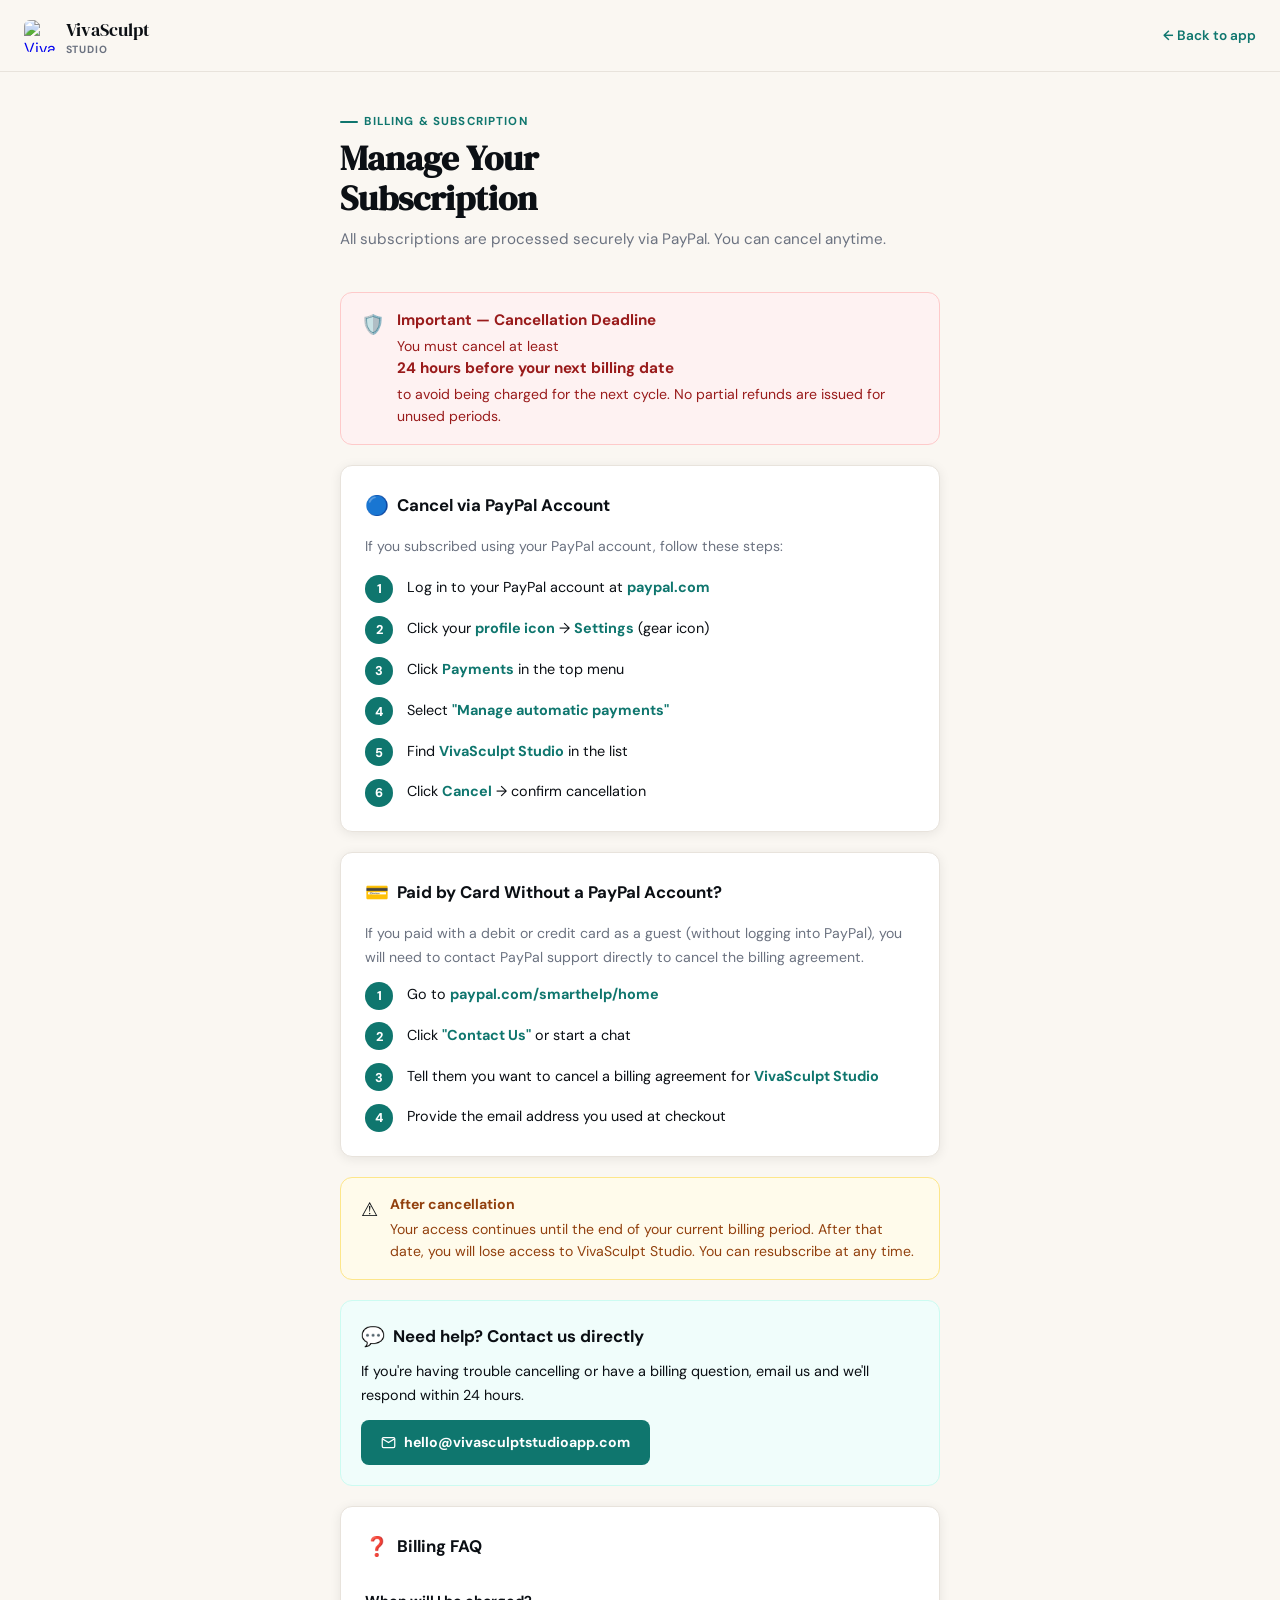
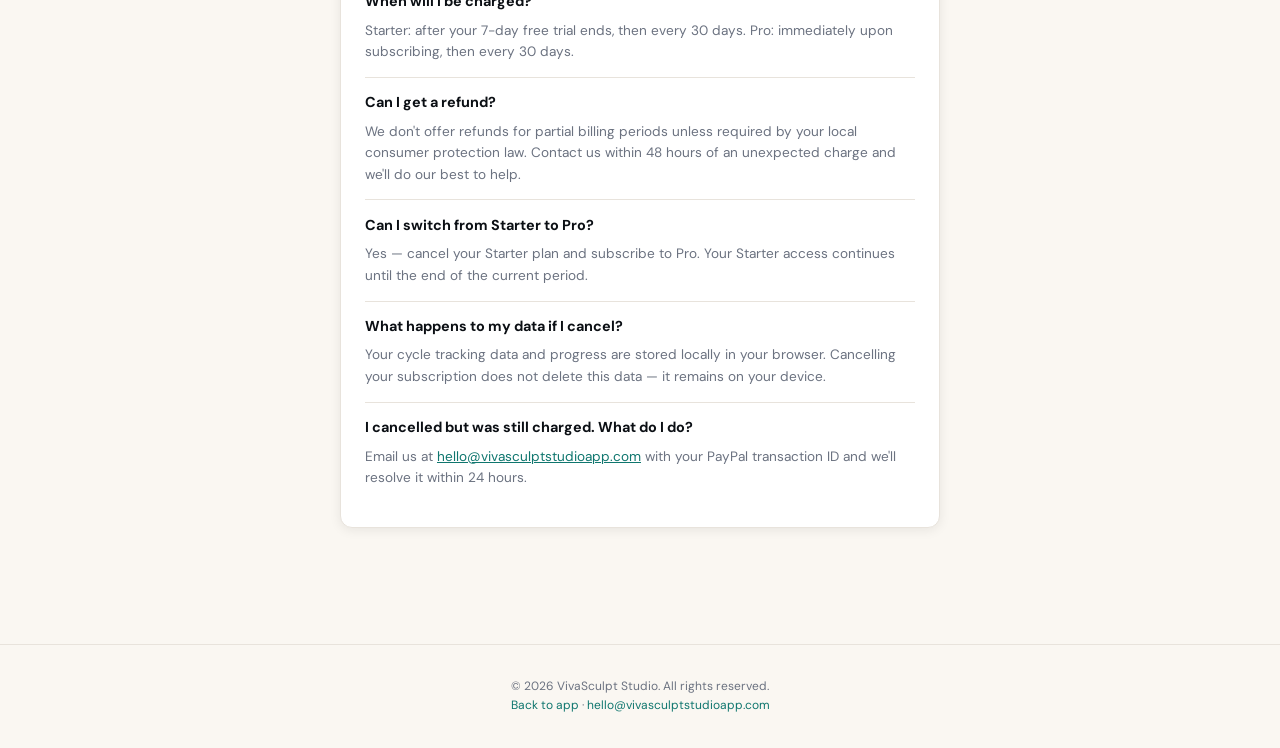
==== manage-subscription.html @ 1956efc6 "Fix file locations - PDF in assets, manage-subscription in root" ====
<!DOCTYPE html>
<html lang="en">
<head>
  <meta charset="UTF-8" />
  <meta name="viewport" content="width=device-width, initial-scale=1.0" />
  <meta name="description" content="Manage your VivaSculpt Studio subscription — cancel, billing, and support." />
  <title>Manage Subscription — VivaSculpt Studio</title>
  <link rel="icon" type="image/png" href="icons/icon-192.png" />
  <!-- Google Analytics -->
  <script async src="https://www.googletagmanager.com/gtag/js?id=G-6F484WZT92"></script>
  <script>
    window.dataLayer = window.dataLayer || [];
    function gtag(){dataLayer.push(arguments);}
    gtag('js', new Date());
    gtag('config', 'G-6F484WZT92');
  </script>
  <link rel="preconnect" href="https://fonts.googleapis.com" />
  <link rel="preconnect" href="https://fonts.gstatic.com" crossorigin />
  <link href="https://fonts.googleapis.com/css2?family=DM+Sans:opsz,wght@9..40,400;9..40,500;9..40,600;9..40,700&family=DM+Serif+Display&display=swap" rel="stylesheet" />
  <style>
    :root {
      --emerald: #0F766E; --emerald-dark: #0A5C56; --emerald-pale: #F0FDFB;
      --emerald-light: #CCFBF1; --bg: #FAF7F2; --card: #fff;
      --text: #0B0F14; --muted: #6B7280; --border: #E8E3DC;
      --gold: #B45309; --gold-bg: #FFFBEB; --gold-border: #FDE68A;
      --danger: #DC2626; --danger-bg: #FEF2F2; --danger-border: #FECACA;
      --font-d: 'DM Serif Display', Georgia, serif;
      --font-b: 'DM Sans', system-ui, sans-serif;
      --r: 12px; --shadow: 0 2px 12px rgba(0,0,0,.08);
    }
    * { box-sizing: border-box; margin: 0; padding: 0; }
    body { font-family: var(--font-b); background: var(--bg); color: var(--text); line-height: 1.65; min-height: 100vh; }

    /* Header */
    .header { background: var(--bg); border-bottom: 1px solid var(--border); padding: 1rem 1.5rem; display: flex; align-items: center; justify-content: space-between; position: sticky; top: 0; z-index: 10; }
    .logo { display: flex; align-items: center; gap: .6rem; text-decoration: none; }
    .logo-img { width: 32px; height: 32px; border-radius: 6px; object-fit: cover; }
    .logo-name { font-family: var(--font-d); font-size: 1.1rem; color: var(--text); }
    .logo-tag { font-size: .65rem; font-weight: 700; letter-spacing: .08em; text-transform: uppercase; color: var(--muted); display: block; line-height: 1; }
    .back-link { font-size: .85rem; color: var(--emerald); text-decoration: none; font-weight: 600; display: flex; align-items: center; gap: .3rem; }
    .back-link:hover { text-decoration: underline; }

    /* Content */
    .container { max-width: 640px; margin: 0 auto; padding: 2.5rem 1.25rem 4rem; }
    .eyebrow { font-size: .72rem; font-weight: 700; letter-spacing: .1em; text-transform: uppercase; color: var(--emerald); margin-bottom: .4rem; display: flex; align-items: center; gap: .4rem; }
    .eyebrow::before { content: ''; width: 18px; height: 2px; background: var(--emerald); border-radius: 1px; }
    h1 { font-family: var(--font-d); font-size: 2.2rem; margin-bottom: .5rem; line-height: 1.15; }
    .subtitle { color: var(--muted); font-size: .95rem; margin-bottom: 2.5rem; }

    /* Cards */
    .card { background: var(--card); border: 1px solid var(--border); border-radius: var(--r); padding: 1.5rem; box-shadow: var(--shadow); margin-bottom: 1.25rem; }
    .card-title { font-weight: 700; font-size: 1.05rem; margin-bottom: .85rem; display: flex; align-items: center; gap: .5rem; }
    .card-title span { font-size: 1.2rem; }

    /* Steps */
    .steps { display: flex; flex-direction: column; gap: .75rem; }
    .step { display: flex; gap: .85rem; align-items: flex-start; }
    .step-num { width: 28px; height: 28px; border-radius: 50%; background: var(--emerald); color: #fff; font-size: .8rem; font-weight: 800; display: flex; align-items: center; justify-content: center; flex-shrink: 0; margin-top: .05rem; }
    .step-text { font-size: .9rem; color: var(--text); line-height: 1.5; padding-top: .2rem; }
    .step-text strong { color: var(--emerald); }

    /* Warning box */
    .warning-box { background: var(--gold-bg); border: 1px solid var(--gold-border); border-radius: var(--r); padding: 1rem 1.25rem; margin-bottom: 1.25rem; display: flex; gap: .75rem; align-items: flex-start; }
    .warning-icon { font-size: 1.2rem; flex-shrink: 0; }
    .warning-text { font-size: .88rem; color: #92400E; line-height: 1.55; }
    .warning-text strong { display: block; margin-bottom: .2rem; }

    /* Risk shield */
    .risk-shield { background: var(--danger-bg); border: 1px solid var(--danger-border); border-radius: var(--r); padding: 1rem 1.25rem; margin-bottom: 1.25rem; display: flex; gap: .75rem; align-items: flex-start; }
    .risk-text { font-size: .88rem; color: #991B1B; line-height: 1.55; }
    .risk-text strong { display: block; margin-bottom: .2rem; font-size: .95rem; }

    /* Contact card */
    .contact-card { background: var(--emerald-pale); border: 1px solid var(--emerald-light); border-radius: var(--r); padding: 1.25rem; margin-bottom: 1.25rem; }
    .contact-card p { font-size: .9rem; color: var(--text); margin-bottom: .75rem; }
    .btn-email { display: inline-flex; align-items: center; gap: .5rem; background: var(--emerald); color: #fff; padding: .7rem 1.25rem; border-radius: 8px; text-decoration: none; font-weight: 700; font-size: .88rem; transition: background .2s; }
    .btn-email:hover { background: var(--emerald-dark); }

    /* FAQ items */
    .faq-item { border-bottom: 1px solid var(--border); padding: .85rem 0; }
    .faq-q { font-weight: 700; font-size: .9rem; margin-bottom: .35rem; }
    .faq-a { font-size: .85rem; color: var(--muted); line-height: 1.6; }
    .faq-a a { color: var(--emerald); }

    /* Footer */
    .page-footer { text-align: center; font-size: .75rem; color: var(--muted); padding: 2rem 1rem; border-top: 1px solid var(--border); margin-top: 2rem; }
    .page-footer a { color: var(--emerald); text-decoration: none; }
  </style>
</head>
<body>

  <header class="header">
    <a href="/" class="logo">
      <img src="icons/icon-192.png" alt="VivaSculpt" class="logo-img" />
      <div>
        <span class="logo-name">VivaSculpt</span>
        <span class="logo-tag">Studio</span>
      </div>
    </a>
    <a href="/" class="back-link">← Back to app</a>
  </header>

  <div class="container">

    <div class="eyebrow">Billing &amp; Subscription</div>
    <h1>Manage Your<br>Subscription</h1>
    <p class="subtitle">All subscriptions are processed securely via PayPal. You can cancel anytime.</p>

    <!-- Risk shield -->
    <div class="risk-shield">
      <div class="warning-icon">🛡️</div>
      <div class="risk-text">
        <strong>Important — Cancellation Deadline</strong>
        You must cancel at least <strong>24 hours before your next billing date</strong> to avoid being charged for the next cycle. No partial refunds are issued for unused periods.
      </div>
    </div>

    <!-- Cancel via PayPal account -->
    <div class="card">
      <div class="card-title"><span>🔵</span> Cancel via PayPal Account</div>
      <p style="font-size:.88rem;color:var(--muted);margin-bottom:1rem;">If you subscribed using your PayPal account, follow these steps:</p>
      <div class="steps">
        <div class="step"><div class="step-num">1</div><div class="step-text">Log in to your PayPal account at <strong>paypal.com</strong></div></div>
        <div class="step"><div class="step-num">2</div><div class="step-text">Click your <strong>profile icon</strong> → <strong>Settings</strong> (gear icon)</div></div>
        <div class="step"><div class="step-num">3</div><div class="step-text">Click <strong>Payments</strong> in the top menu</div></div>
        <div class="step"><div class="step-num">4</div><div class="step-text">Select <strong>"Manage automatic payments"</strong></div></div>
        <div class="step"><div class="step-num">5</div><div class="step-text">Find <strong>VivaSculpt Studio</strong> in the list</div></div>
        <div class="step"><div class="step-num">6</div><div class="step-text">Click <strong>Cancel</strong> → confirm cancellation</div></div>
      </div>
    </div>

    <!-- Cancel via card (no PayPal account) -->
    <div class="card">
      <div class="card-title"><span>💳</span> Paid by Card Without a PayPal Account?</div>
      <p style="font-size:.88rem;color:var(--muted);margin-bottom:.75rem;">If you paid with a debit or credit card as a guest (without logging into PayPal), you will need to contact PayPal support directly to cancel the billing agreement.</p>
      <div class="steps">
        <div class="step"><div class="step-num">1</div><div class="step-text">Go to <strong>paypal.com/smarthelp/home</strong></div></div>
        <div class="step"><div class="step-num">2</div><div class="step-text">Click <strong>"Contact Us"</strong> or start a chat</div></div>
        <div class="step"><div class="step-num">3</div><div class="step-text">Tell them you want to cancel a billing agreement for <strong>VivaSculpt Studio</strong></div></div>
        <div class="step"><div class="step-num">4</div><div class="step-text">Provide the email address you used at checkout</div></div>
      </div>
    </div>

    <!-- Warning -->
    <div class="warning-box">
      <div class="warning-icon">⚠️</div>
      <div class="warning-text">
        <strong>After cancellation</strong>
        Your access continues until the end of your current billing period. After that date, you will lose access to VivaSculpt Studio. You can resubscribe at any time.
      </div>
    </div>

    <!-- Contact us -->
    <div class="contact-card">
      <div class="card-title" style="margin-bottom:.5rem"><span>💬</span> Need help? Contact us directly</div>
      <p>If you're having trouble cancelling or have a billing question, email us and we'll respond within 24 hours.</p>
      <a href="mailto:hello@vivasculptstudioapp.com" class="btn-email">
        <svg width="15" height="15" viewBox="0 0 24 24" fill="none" stroke="currentColor" stroke-width="2" aria-hidden="true"><path d="M4 4h16c1.1 0 2 .9 2 2v12c0 1.1-.9 2-2 2H4c-1.1 0-2-.9-2-2V6c0-1.1.9-2 2-2z"/><polyline points="22,6 12,12 2,6"/></svg>
        hello@vivasculptstudioapp.com
      </a>
    </div>

    <!-- FAQ -->
    <div class="card">
      <div class="card-title"><span>❓</span> Billing FAQ</div>
      <div class="faq-item">
        <div class="faq-q">When will I be charged?</div>
        <div class="faq-a">Starter: after your 7-day free trial ends, then every 30 days. Pro: immediately upon subscribing, then every 30 days.</div>
      </div>
      <div class="faq-item">
        <div class="faq-q">Can I get a refund?</div>
        <div class="faq-a">We don't offer refunds for partial billing periods unless required by your local consumer protection law. Contact us within 48 hours of an unexpected charge and we'll do our best to help.</div>
      </div>
      <div class="faq-item">
        <div class="faq-q">Can I switch from Starter to Pro?</div>
        <div class="faq-a">Yes — cancel your Starter plan and subscribe to Pro. Your Starter access continues until the end of the current period.</div>
      </div>
      <div class="faq-item">
        <div class="faq-q">What happens to my data if I cancel?</div>
        <div class="faq-a">Your cycle tracking data and progress are stored locally in your browser. Cancelling your subscription does not delete this data — it remains on your device.</div>
      </div>
      <div class="faq-item" style="border-bottom:none;">
        <div class="faq-q">I cancelled but was still charged. What do I do?</div>
        <div class="faq-a">Email us at <a href="mailto:hello@vivasculptstudioapp.com">hello@vivasculptstudioapp.com</a> with your PayPal transaction ID and we'll resolve it within 24 hours.</div>
      </div>
    </div>

  </div>

  <footer class="page-footer">
    © <script>document.write(new Date().getFullYear())</script> VivaSculpt Studio. All rights reserved.<br>
    <a href="/">Back to app</a> · <a href="mailto:hello@vivasculptstudioapp.com">hello@vivasculptstudioapp.com</a>
  </footer>

</body>
</html>
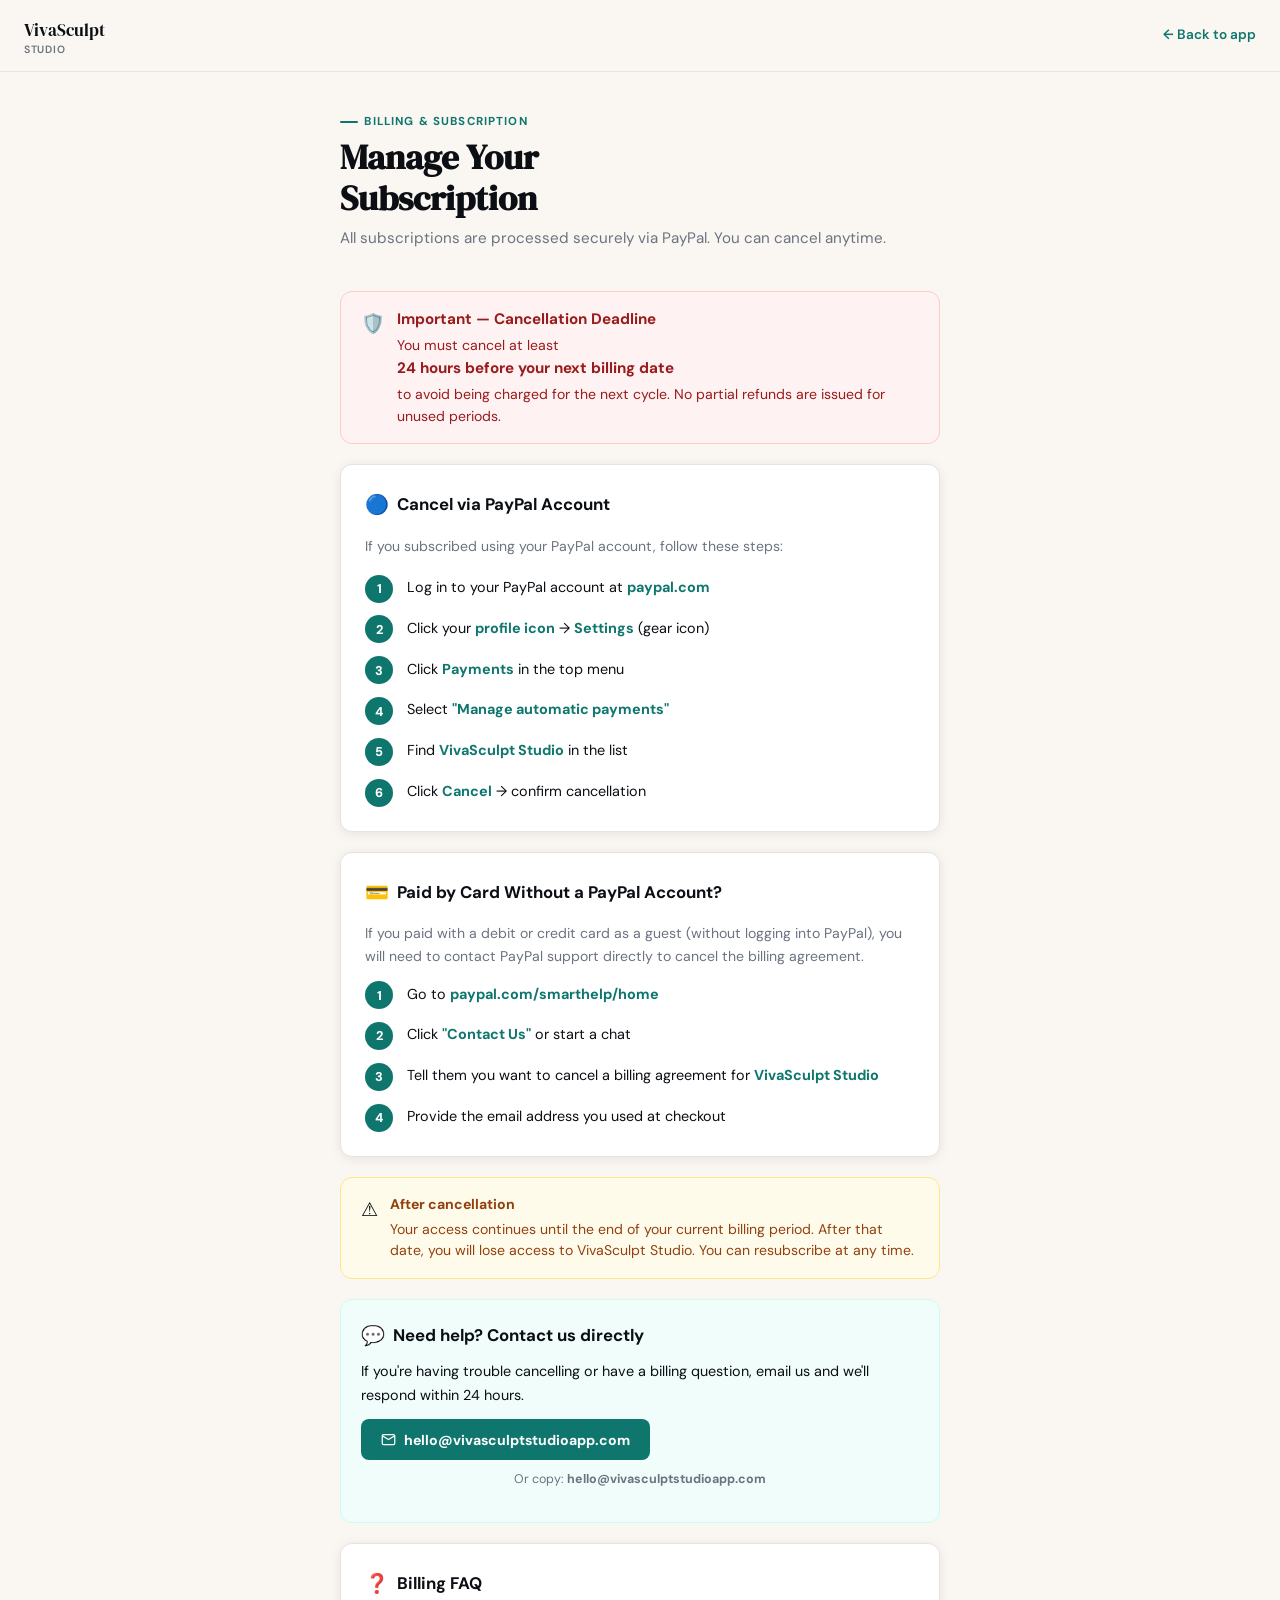
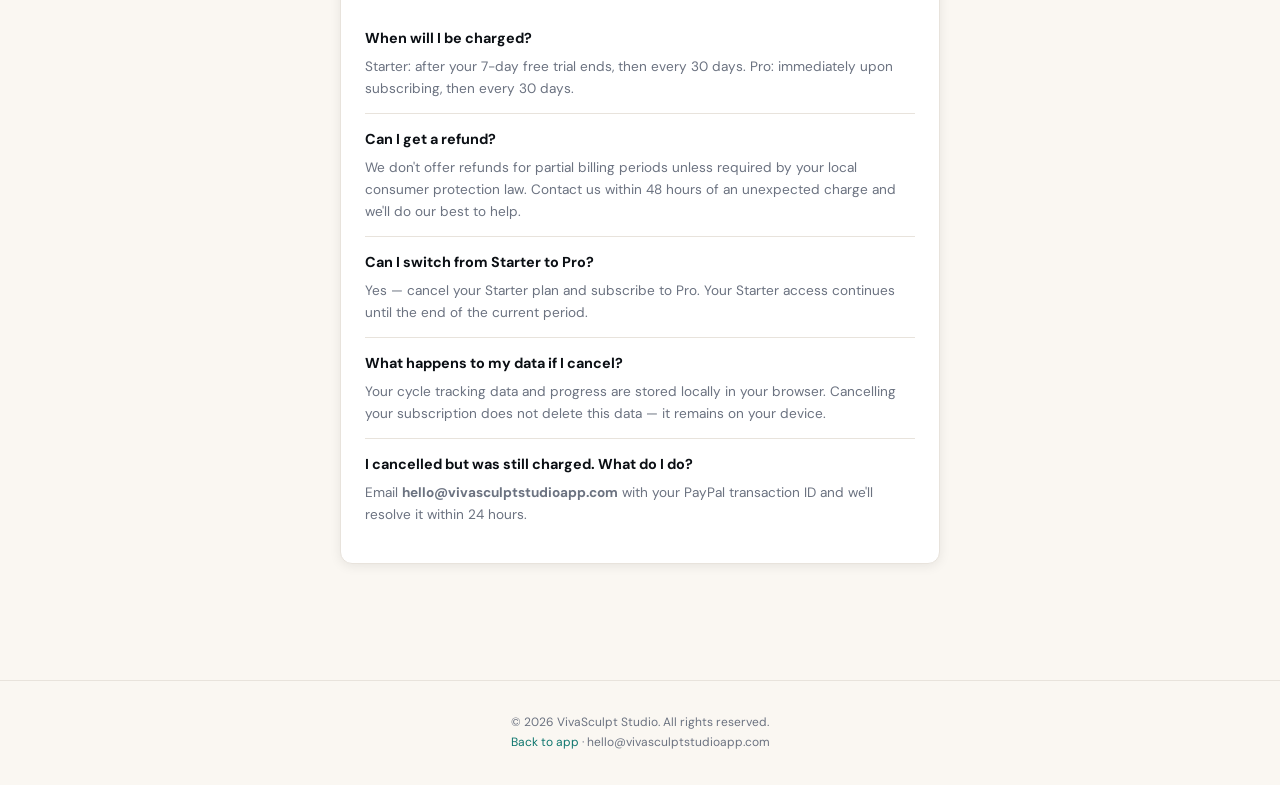
==== commit 1d564ebc: "Fix logo - show full image without cropping" ====
--- a/manage-subscription.html
+++ b/manage-subscription.html
@@ -33,10 +33,9 @@
 
     /* Header */
     .header { background: var(--bg); border-bottom: 1px solid var(--border); padding: 1rem 1.5rem; display: flex; align-items: center; justify-content: space-between; position: sticky; top: 0; z-index: 10; }
-    .logo { display: flex; align-items: center; gap: .6rem; text-decoration: none; }
-    .logo-img { width: 32px; height: 32px; border-radius: 6px; object-fit: cover; }
-    .logo-name { font-family: var(--font-d); font-size: 1.1rem; color: var(--text); }
-    .logo-tag { font-size: .65rem; font-weight: 700; letter-spacing: .08em; text-transform: uppercase; color: var(--muted); display: block; line-height: 1; }
+    .logo { display: flex; align-items: center; gap: .65rem; text-decoration: none; }
+    .logo-name { font-family: var(--font-d); font-size: 1.08rem; color: var(--text); }
+    .logo-tag { font-size: .66rem; font-weight: 600; letter-spacing: .07em; text-transform: uppercase; color: var(--muted); display: block; line-height: 1; }
     .back-link { font-size: .85rem; color: var(--emerald); text-decoration: none; font-weight: 600; display: flex; align-items: center; gap: .3rem; }
     .back-link:hover { text-decoration: underline; }
 
@@ -91,7 +90,9 @@
 
   <header class="header">
     <a href="/" class="logo">
-      <img src="icons/icon-192.png" alt="VivaSculpt" class="logo-img" />
+      <img src="/icons/icon-192.png" alt="VivaSculpt logo"
+        style="width:44px;height:44px;object-fit:contain;display:block;border-radius:6px;"
+        onerror="this.style.display='none'" />
       <div>
         <span class="logo-name">VivaSculpt</span>
         <span class="logo-tag">Studio</span>
@@ -154,10 +155,13 @@
     <div class="contact-card">
       <div class="card-title" style="margin-bottom:.5rem"><span>💬</span> Need help? Contact us directly</div>
       <p>If you're having trouble cancelling or have a billing question, email us and we'll respond within 24 hours.</p>
-      <a href="mailto:hello@vivasculptstudioapp.com" class="btn-email">
+      <button class="btn-email" onclick="window.location.href='mailto:hello@vivasculptstudioapp.com'">
         <svg width="15" height="15" viewBox="0 0 24 24" fill="none" stroke="currentColor" stroke-width="2" aria-hidden="true"><path d="M4 4h16c1.1 0 2 .9 2 2v12c0 1.1-.9 2-2 2H4c-1.1 0-2-.9-2-2V6c0-1.1.9-2 2-2z"/><polyline points="22,6 12,12 2,6"/></svg>
         hello@vivasculptstudioapp.com
-      </a>
+      </button>
+      <p style="margin-top:.6rem;font-size:.78rem;color:#6B7280;text-align:center">
+        Or copy: <strong style="user-select:all;cursor:text">hello@vivasculptstudioapp.com</strong>
+      </p>
     </div>
 
     <!-- FAQ -->
@@ -181,7 +185,7 @@
       </div>
       <div class="faq-item" style="border-bottom:none;">
         <div class="faq-q">I cancelled but was still charged. What do I do?</div>
-        <div class="faq-a">Email us at <a href="mailto:hello@vivasculptstudioapp.com">hello@vivasculptstudioapp.com</a> with your PayPal transaction ID and we'll resolve it within 24 hours.</div>
+        <div class="faq-a">Email <strong style="user-select:all">hello@vivasculptstudioapp.com</strong> with your PayPal transaction ID and we'll resolve it within 24 hours.</div>
       </div>
     </div>
 
@@ -189,8 +193,17 @@
 
   <footer class="page-footer">
     © <script>document.write(new Date().getFullYear())</script> VivaSculpt Studio. All rights reserved.<br>
-    <a href="/">Back to app</a> · <a href="mailto:hello@vivasculptstudioapp.com">hello@vivasculptstudioapp.com</a>
+    <a href="/">Back to app</a> · <span style="user-select:all;cursor:text">hello@vivasculptstudioapp.com</span>
   </footer>
+
+  <script>
+    // Make btn-email work on all browsers including desktop without email client
+    document.querySelectorAll('.btn-email').forEach(function(btn) {
+      btn.style.cursor = 'pointer';
+      btn.style.border = 'none';
+      btn.style.fontFamily = 'inherit';
+    });
+  </script>
 
 </body>
 </html>
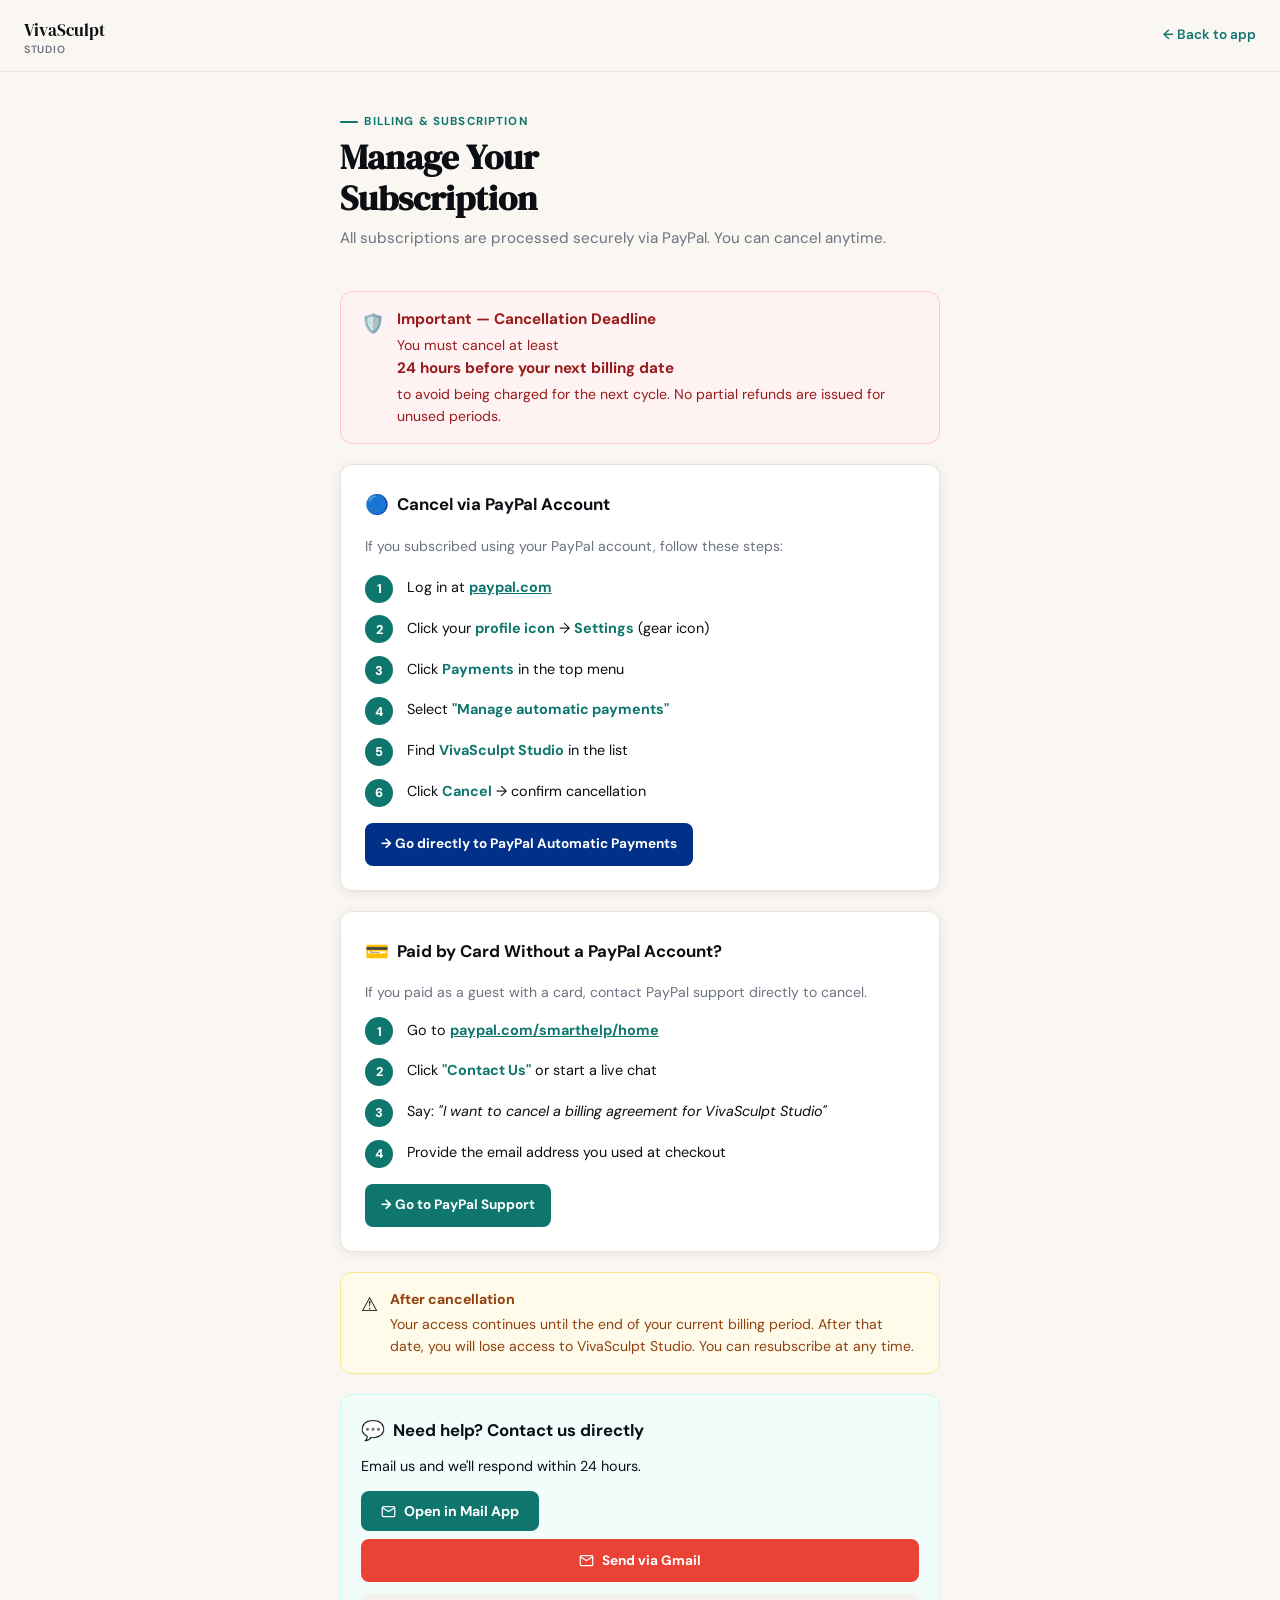
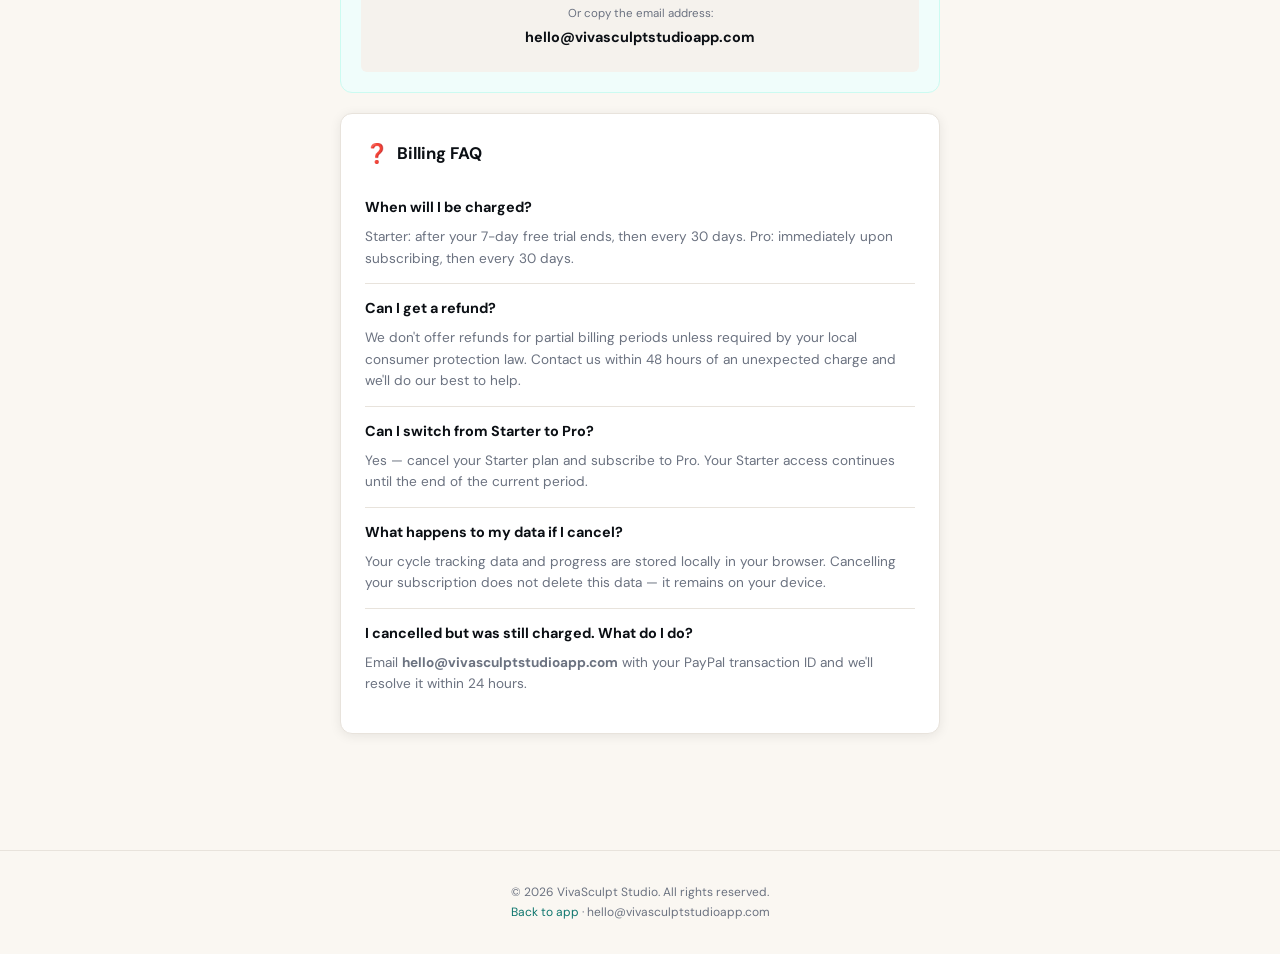
==== commit de919016: "Fix email links, add clickable PayPal links, PWA install prompt" ====
--- a/manage-subscription.html
+++ b/manage-subscription.html
@@ -121,25 +121,33 @@
       <div class="card-title"><span>🔵</span> Cancel via PayPal Account</div>
       <p style="font-size:.88rem;color:var(--muted);margin-bottom:1rem;">If you subscribed using your PayPal account, follow these steps:</p>
       <div class="steps">
-        <div class="step"><div class="step-num">1</div><div class="step-text">Log in to your PayPal account at <strong>paypal.com</strong></div></div>
+        <div class="step"><div class="step-num">1</div><div class="step-text">Log in at <a href="https://www.paypal.com" target="_blank" rel="noopener" style="color:#0F766E;font-weight:700">paypal.com</a></div></div>
         <div class="step"><div class="step-num">2</div><div class="step-text">Click your <strong>profile icon</strong> → <strong>Settings</strong> (gear icon)</div></div>
         <div class="step"><div class="step-num">3</div><div class="step-text">Click <strong>Payments</strong> in the top menu</div></div>
         <div class="step"><div class="step-num">4</div><div class="step-text">Select <strong>"Manage automatic payments"</strong></div></div>
         <div class="step"><div class="step-num">5</div><div class="step-text">Find <strong>VivaSculpt Studio</strong> in the list</div></div>
         <div class="step"><div class="step-num">6</div><div class="step-text">Click <strong>Cancel</strong> → confirm cancellation</div></div>
       </div>
+      <a href="https://www.paypal.com/myaccount/autopay" target="_blank" rel="noopener"
+        style="display:inline-flex;align-items:center;gap:.4rem;margin-top:1rem;padding:.65rem 1rem;background:#003087;color:#fff;border-radius:8px;text-decoration:none;font-size:.85rem;font-weight:700;">
+        → Go directly to PayPal Automatic Payments
+      </a>
     </div>
 
     <!-- Cancel via card (no PayPal account) -->
     <div class="card">
       <div class="card-title"><span>💳</span> Paid by Card Without a PayPal Account?</div>
-      <p style="font-size:.88rem;color:var(--muted);margin-bottom:.75rem;">If you paid with a debit or credit card as a guest (without logging into PayPal), you will need to contact PayPal support directly to cancel the billing agreement.</p>
+      <p style="font-size:.88rem;color:var(--muted);margin-bottom:.75rem;">If you paid as a guest with a card, contact PayPal support directly to cancel.</p>
       <div class="steps">
-        <div class="step"><div class="step-num">1</div><div class="step-text">Go to <strong>paypal.com/smarthelp/home</strong></div></div>
-        <div class="step"><div class="step-num">2</div><div class="step-text">Click <strong>"Contact Us"</strong> or start a chat</div></div>
-        <div class="step"><div class="step-num">3</div><div class="step-text">Tell them you want to cancel a billing agreement for <strong>VivaSculpt Studio</strong></div></div>
+        <div class="step"><div class="step-num">1</div><div class="step-text">Go to <a href="https://www.paypal.com/smarthelp/home" target="_blank" rel="noopener" style="color:#0F766E;font-weight:700">paypal.com/smarthelp/home</a></div></div>
+        <div class="step"><div class="step-num">2</div><div class="step-text">Click <strong>"Contact Us"</strong> or start a live chat</div></div>
+        <div class="step"><div class="step-num">3</div><div class="step-text">Say: <em>"I want to cancel a billing agreement for VivaSculpt Studio"</em></div></div>
         <div class="step"><div class="step-num">4</div><div class="step-text">Provide the email address you used at checkout</div></div>
       </div>
+      <a href="https://www.paypal.com/smarthelp/home" target="_blank" rel="noopener"
+        style="display:inline-flex;align-items:center;gap:.4rem;margin-top:1rem;padding:.65rem 1rem;background:#0F766E;color:#fff;border-radius:8px;text-decoration:none;font-size:.85rem;font-weight:700;">
+        → Go to PayPal Support
+      </a>
     </div>
 
     <!-- Warning -->
@@ -154,14 +162,29 @@
     <!-- Contact us -->
     <div class="contact-card">
       <div class="card-title" style="margin-bottom:.5rem"><span>💬</span> Need help? Contact us directly</div>
-      <p>If you're having trouble cancelling or have a billing question, email us and we'll respond within 24 hours.</p>
+      <p>Email us and we'll respond within 24 hours.</p>
+
+      <!-- Option 1: Open mail app (works on mobile + desktop with mail client) -->
       <button class="btn-email" onclick="window.location.href='mailto:hello@vivasculptstudioapp.com'">
         <svg width="15" height="15" viewBox="0 0 24 24" fill="none" stroke="currentColor" stroke-width="2" aria-hidden="true"><path d="M4 4h16c1.1 0 2 .9 2 2v12c0 1.1-.9 2-2 2H4c-1.1 0-2-.9-2-2V6c0-1.1.9-2 2-2z"/><polyline points="22,6 12,12 2,6"/></svg>
-        hello@vivasculptstudioapp.com
+        Open in Mail App
       </button>
-      <p style="margin-top:.6rem;font-size:.78rem;color:#6B7280;text-align:center">
-        Or copy: <strong style="user-select:all;cursor:text">hello@vivasculptstudioapp.com</strong>
-      </p>
+
+      <!-- Option 2: Open Gmail in browser (works on all desktop) -->
+      <a href="https://mail.google.com/mail/?view=cm&to=hello@vivasculptstudioapp.com&su=Subscription%20Help" target="_blank" rel="noopener"
+        style="display:flex;align-items:center;justify-content:center;gap:.5rem;margin-top:.5rem;padding:.65rem 1rem;background:#EA4335;color:#fff;border-radius:8px;text-decoration:none;font-size:.85rem;font-weight:700;">
+        <svg width="15" height="15" viewBox="0 0 24 24" fill="none" stroke="currentColor" stroke-width="2" aria-hidden="true"><path d="M4 4h16c1.1 0 2 .9 2 2v12c0 1.1-.9 2-2 2H4c-1.1 0-2-.9-2-2V6c0-1.1.9-2 2-2z"/><polyline points="22,6 12,12 2,6"/></svg>
+        Send via Gmail
+      </a>
+
+      <!-- Option 3: Copy email -->
+      <div style="margin-top:.75rem;padding:.6rem;background:#F5F2ED;border-radius:6px;text-align:center;">
+        <p style="font-size:.72rem;color:#6B7280;margin-bottom:.2rem">Or copy the email address:</p>
+        <p style="font-weight:700;user-select:all;cursor:text;font-size:.9rem;color:#0B0F14" onclick="navigator.clipboard&&navigator.clipboard.writeText('hello@vivasculptstudioapp.com').then(function(){var t=document.getElementById('copy-confirm');t.style.display='block';setTimeout(function(){t.style.display='none'},2000)})">
+          hello@vivasculptstudioapp.com
+        </p>
+        <span id="copy-confirm" style="display:none;font-size:.72rem;color:#0F766E;font-weight:700">✓ Copied!</span>
+      </div>
     </div>
 
     <!-- FAQ -->
